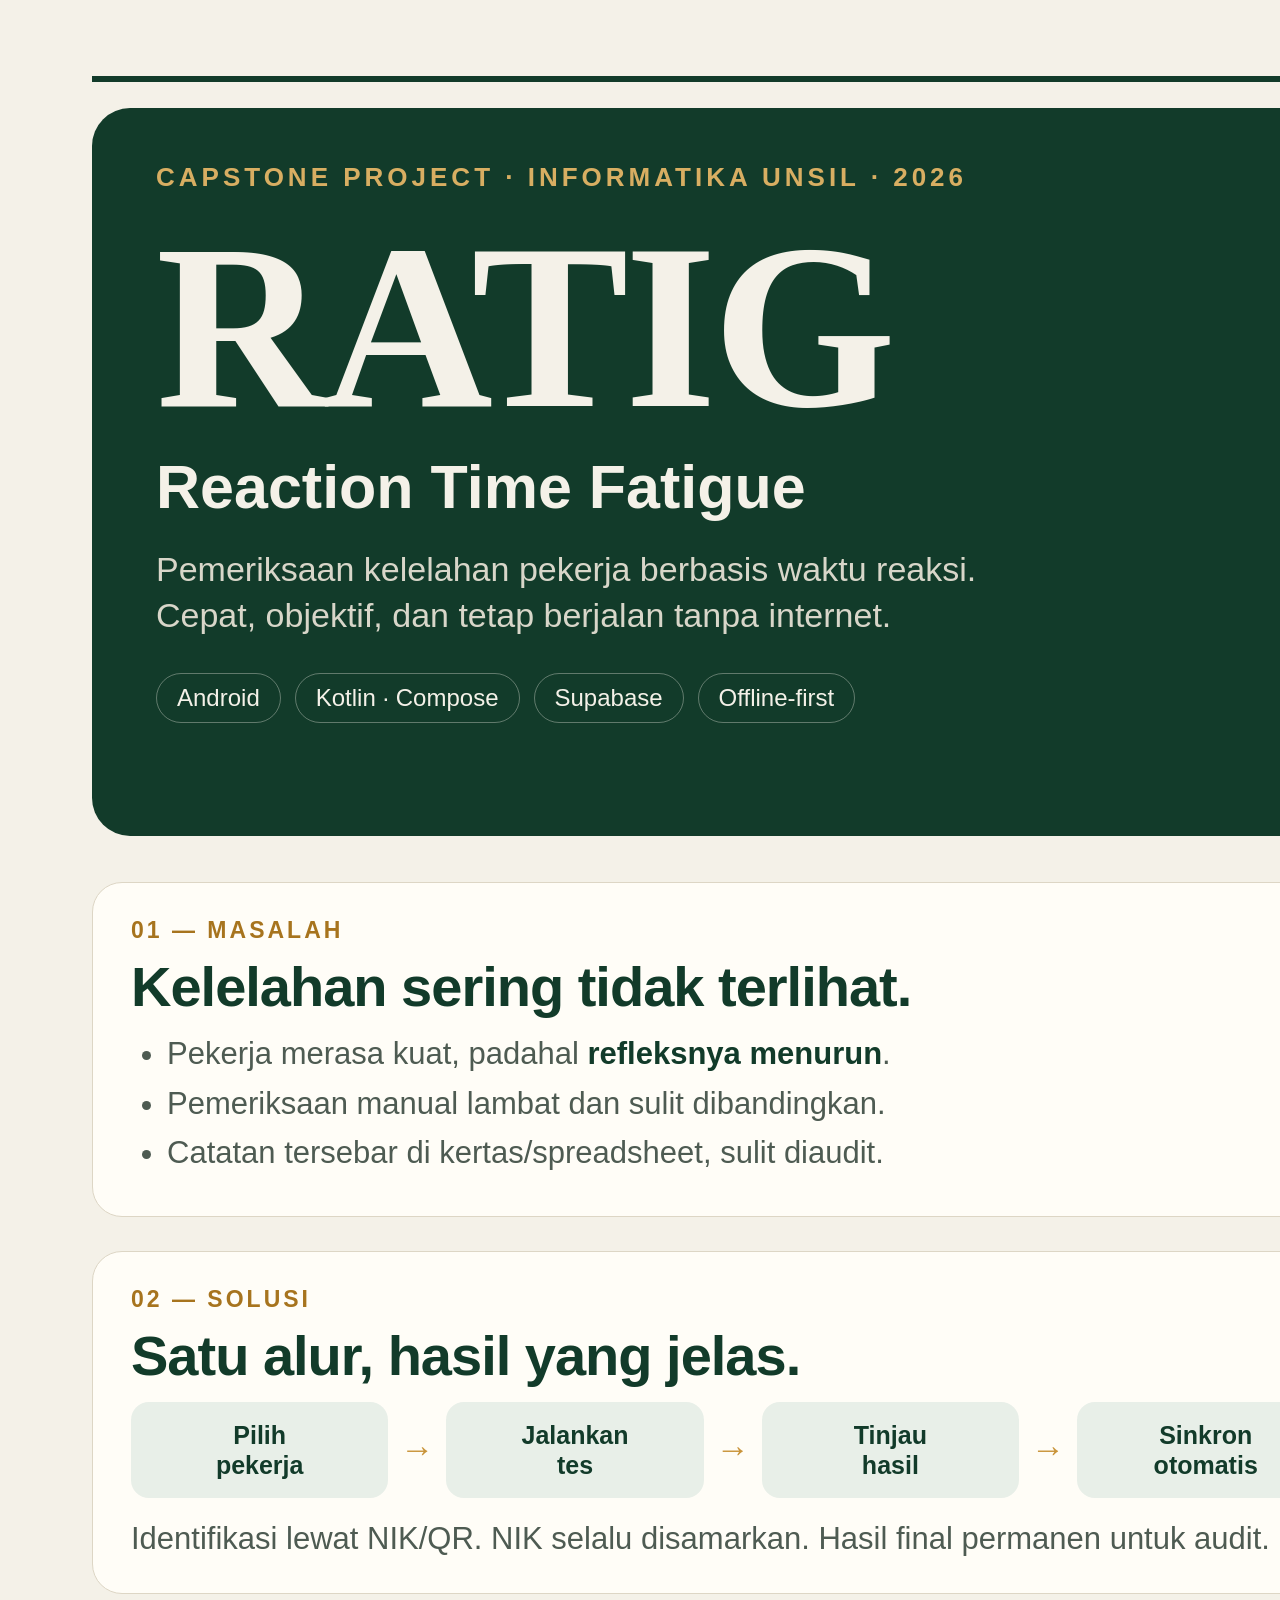
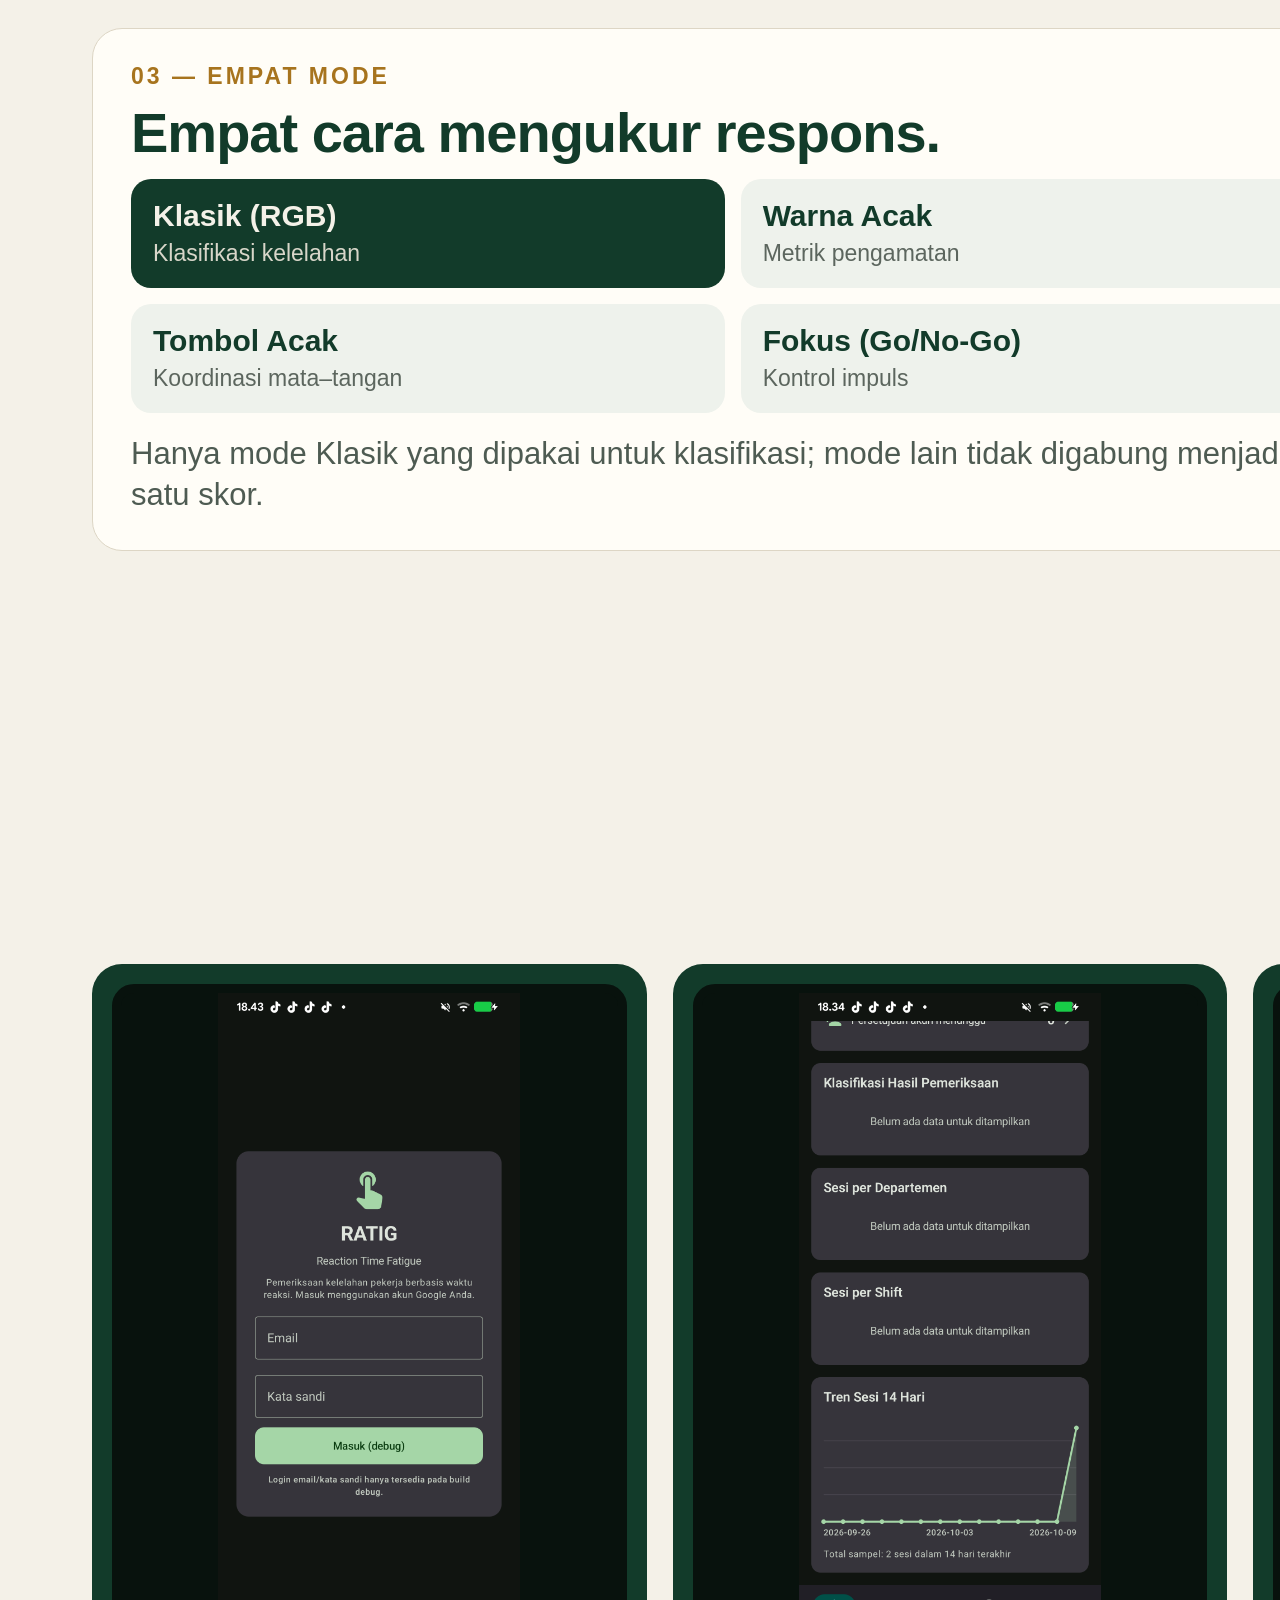
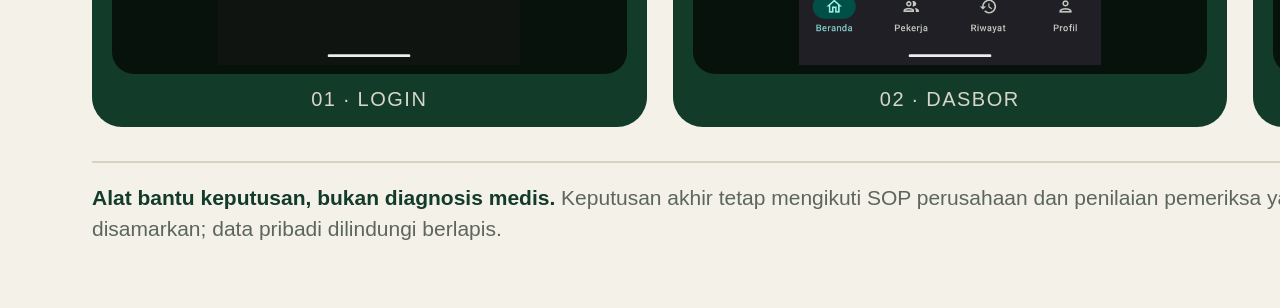
==== docs/poster/RATIG-Poster.html @ 35137313 "docs: add poster, guidebook, and narrated demo video - A2 poster (Markdown source, HTML layout, 2480" ====
<!doctype html>
<html lang="id">
<head>
<meta charset="utf-8">
<title>RATIG — Poster A2</title>
<style>
  @page { size: 420mm 594mm; margin: 0; }
  * { box-sizing: border-box; }
  html, body { margin: 0; padding: 0; background: #F4F1E8; }
  body {
    width: 2480px; height: 3508px;
    font-family: "Segoe UI", Arial, sans-serif;
    color: #123B2A;
    background:
      radial-gradient(circle at 93% 7%, #eee7d5 0 260px, transparent 261px),
      #F4F1E8;
    position: relative; overflow: hidden;
  }
  .frame { position:absolute; inset:0; padding: 76px 92px 64px; display:flex; flex-direction:column; }
  .topline { height: 6px; background:#123B2A; width:100%; margin-bottom: 26px; }
  .header {
    background:#123B2A; color:#F4F1E8; border-radius: 38px;
    padding: 54px 64px 48px; display:flex; justify-content:space-between;
    min-height: 720px; position:relative; overflow:hidden;
  }
  .header:after { content:""; position:absolute; width:600px; height:600px; border:2px solid rgba(244,241,232,.12); border-radius:50%; right:-160px; top:-230px; }
  .kicker { font-size: 26px; letter-spacing: 4px; color:#D8AE62; font-weight:700; text-transform:uppercase; }
  h1 { font-family: Georgia, "Times New Roman", serif; font-size: 236px; line-height: .83; margin: 36px 0 28px; letter-spacing:-4px; }
  .subtitle { font-size: 61px; line-height:1.12; max-width: 1300px; font-weight: 600; }
  .tagline { font-size: 34px; line-height:1.35; max-width: 1280px; color:#D8D6C9; margin-top: 26px; }
  .pills { display:flex; gap:14px; flex-wrap:wrap; margin-top:34px; }
  .pill { border:1.5px solid rgba(244,241,232,.35); border-radius:999px; padding:10px 20px; font-size:24px; color:#F4F1E8; }
  .hero-phone { width: 430px; height: 610px; border-radius: 42px; border: 15px solid #08120D; overflow:hidden; background:#08120D; box-shadow: 0 26px 50px rgba(0,0,0,.35); flex:none; margin-top:16px; }
  .hero-phone img { width:100%; height:100%; object-fit:cover; object-position: top; }

  .main { display:grid; grid-template-columns: 1.14fr .86fr; gap: 48px; margin-top: 46px; flex:1; min-height:0; }
  .col { display:flex; flex-direction:column; gap: 34px; min-height:0; }
  section { background:#fffdf7; border:1px solid #ddd6c5; border-radius: 30px; padding: 34px 38px; }
  .eyebrow { font-size: 23px; letter-spacing:3px; color:#A7741E; font-weight:800; text-transform:uppercase; margin-bottom:14px; }
  h2 { font-size: 56px; line-height:1.02; margin:0 0 18px; letter-spacing:-1px; }
  p, li { font-size: 31px; line-height:1.34; color:#4E5B52; }
  p { margin: 0; }
  ul { margin: 4px 0 0; padding-left: 36px; }
  li { margin: 8px 0; }
  strong { color:#123B2A; }

  .flow { display:flex; align-items:center; gap: 12px; margin-top: 10px; }
  .flow .step { flex:1; text-align:center; border-radius:18px; padding: 18px 10px; background:#E8EFE8; font-size: 25px; line-height:1.2; font-weight:700; color:#123B2A; }
  .flow .arrow { color:#C9943A; font-size: 34px; font-weight:800; }

  .modes { display:grid; grid-template-columns:1fr 1fr; gap:16px; }
  .mode { border-radius:20px; padding: 20px 22px; background:#EEF2EC; }
  .mode:nth-child(1) { background:#123B2A; color:#F4F1E8; }
  .mode:nth-child(1) .muted { color:#D8D6C9; }
  .mode b { display:block; font-size:30px; line-height:1.1; margin-bottom: 7px; }
  .mode .muted { font-size: 23px; color:#5C665E; line-height:1.25; }

  .stats { display:grid; grid-template-columns:1fr 1fr; gap:16px; }
  .stat { background:#123B2A; color:#F4F1E8; border-radius:22px; padding:24px; }
  .stat:nth-child(2n) { background:#C9943A; color:#123B2A; }
  .stat .num { font-family: Georgia, serif; font-size: 76px; line-height: .9; font-weight:700; }
  .stat .lbl { font-size: 23px; margin-top:10px; line-height:1.2; }

  .roles { display:flex; flex-direction:column; gap:11px; margin-top: 8px; }
  .role { display:grid; grid-template-columns: 230px 1fr; gap:16px; align-items:center; background:#F1EEE4; border-radius:16px; padding:16px 18px; }
  .role b { font-size: 25px; color:#123B2A; }
  .role span { font-size: 24px; color:#5C665E; line-height:1.25; }

  .arch { margin-top: 8px; display:flex; flex-direction:column; gap:10px; }
  .arch .box { display:flex; justify-content:space-between; background:#123B2A; color:#F4F1E8; border-radius:14px; padding:13px 18px; font-size:24px; }
  .arch .box:nth-child(2) { background:#2E6B4D; }
  .arch .box:nth-child(3) { background:#3A7C5C; }
  .arch .box:nth-child(4) { background:#C9943A; color:#123B2A; }
  .arch small { opacity:.8; }

  .devices { margin-top: 34px; display:grid; grid-template-columns: repeat(4, 1fr); gap: 26px; }
  .device { background:#123B2A; border-radius: 30px; padding: 20px 20px 16px; display:flex; flex-direction:column; align-items:center; gap:14px; }
  .device .phone { width: 100%; height: 690px; border-radius: 22px; border: 9px solid #08120D; overflow:hidden; background:#08120D; }
  .device .phone img { display:block; width:100%; height:100%; object-fit:contain; object-position: top; }
  .device .caption { color:#D8D6C9; font-size:20px; letter-spacing:1.5px; text-align:center; }

  .security p { font-size: 27px; line-height:1.4; }
  .footer { margin-top: 34px; border-top:2px solid #D9D2C1; padding-top: 20px; display:flex; justify-content:space-between; align-items:flex-end; gap:40px; }
  .footer .fine { font-size: 21px; line-height:1.45; color:#5C665E; max-width: 1430px; }
  .footer .repo { text-align:right; font-size:24px; line-height:1.3; font-weight:700; color:#123B2A; }
  .footer .repo span { display:block; font-size:17px; font-weight:400; letter-spacing:2px; color:#A7741E; margin-bottom:6px; }
</style>
</head>
<body>
<div class="frame">
  <div class="topline"></div>
  <header class="header">
    <div>
      <div class="kicker">Capstone Project · Informatika UNSIL · 2026</div>
      <h1>RATIG</h1>
      <div class="subtitle">Reaction Time Fatigue</div>
      <div class="tagline">Pemeriksaan kelelahan pekerja berbasis waktu reaksi.<br>Cepat, objektif, dan tetap berjalan tanpa internet.</div>
      <div class="pills"><div class="pill">Android</div><div class="pill">Kotlin · Compose</div><div class="pill">Supabase</div><div class="pill">Offline-first</div></div>
    </div>
    <div class="hero-phone"><img src="../proposal/ui/01_login.png" alt="Layar login RATIG"></div>
  </header>

  <div class="main">
    <div class="col">
      <section>
        <div class="eyebrow">01 — Masalah</div>
        <h2>Kelelahan sering tidak terlihat.</h2>
        <ul>
          <li>Pekerja merasa kuat, padahal <strong>refleksnya menurun</strong>.</li>
          <li>Pemeriksaan manual lambat dan sulit dibandingkan.</li>
          <li>Catatan tersebar di kertas/spreadsheet, sulit diaudit.</li>
        </ul>
      </section>

      <section>
        <div class="eyebrow">02 — Solusi</div>
        <h2>Satu alur, hasil yang jelas.</h2>
        <div class="flow">
          <div class="step">Pilih<br>pekerja</div><div class="arrow">→</div>
          <div class="step">Jalankan<br>tes</div><div class="arrow">→</div>
          <div class="step">Tinjau<br>hasil</div><div class="arrow">→</div>
          <div class="step">Sinkron<br>otomatis</div>
        </div>
        <p style="margin-top:20px">Identifikasi lewat NIK/QR. NIK selalu disamarkan. Hasil final permanen untuk audit.</p>
      </section>

      <section>
        <div class="eyebrow">03 — Empat Mode</div>
        <h2>Empat cara mengukur respons.</h2>
        <div class="modes">
          <div class="mode"><b>Klasik (RGB)</b><div class="muted">Klasifikasi kelelahan</div></div>
          <div class="mode"><b>Warna Acak</b><div class="muted">Metrik pengamatan</div></div>
          <div class="mode"><b>Tombol Acak</b><div class="muted">Koordinasi mata–tangan</div></div>
          <div class="mode"><b>Fokus (Go/No-Go)</b><div class="muted">Kontrol impuls</div></div>
        </div>
        <p style="margin-top:20px">Hanya mode Klasik yang dipakai untuk klasifikasi; mode lain tidak digabung menjadi satu skor.</p>
      </section>

    </div>

    <div class="col">
      <section>
        <div class="eyebrow">Sekilas</div>
        <div class="stats">
          <div class="stat"><div class="num">4</div><div class="lbl">mode pemeriksaan</div></div>
          <div class="stat"><div class="num">3</div><div class="lbl">peran dengan RLS</div></div>
          <div class="stat"><div class="num">138</div><div class="lbl">unit test JVM lulus</div></div>
          <div class="stat"><div class="num">0</div><div class="lbl">service key di APK</div></div>
        </div>
      </section>

      <section>
        <div class="eyebrow">04 — Peran</div>
        <h2>Batas akses yang tegas.</h2>
        <div class="roles">
          <div class="role"><b>Super Admin</b><span>protokol, aturan, data master, akun admin</span></div>
          <div class="role"><b>Admin</b><span>pekerja, pengguna biasa, jadwal, laporan</span></div>
          <div class="role"><b>Pengguna</b><span>tes dan riwayat sendiri</span></div>
        </div>
        <p style="margin-top:18px">RLS PostgreSQL menolak akses lintas peran, bahkan lewat API langsung.</p>
      </section>

      <section>
        <div class="eyebrow">05 — Arsitektur</div>
        <div class="arch">
          <div class="box"><b>ANDROID</b><small>Kotlin · Compose</small></div>
          <div class="box"><b>ROOM</b><small>cache + outbox</small></div>
          <div class="box"><b>WORKMANAGER</b><small>sync otomatis</small></div>
          <div class="box"><b>SUPABASE</b><small>Postgres · Auth · RLS</small></div>
        </div>
      </section>

      <section class="security">
        <div class="eyebrow">06 — Kepercayaan Data</div>
        <p><strong>Monotonic clock</strong> — waktu reaksi tetap akurat meski jam sistem berubah.</p>
        <p style="margin-top:12px"><strong>Immutable</strong> — hasil final tidak dapat diubah. <strong>Audit log</strong> mencatat tindakan penting.</p>
      </section>
    </div>
  </div>

  <div class="devices">
    <div class="device"><div class="phone"><img src="../proposal/ui/01_login.png" alt="Login RATIG"></div><div class="caption">01 · LOGIN</div></div>
    <div class="device"><div class="phone"><img src="../proposal/ui/03_dashboard_superadmin_bawah.png" alt="Dasbor RATIG"></div><div class="caption">02 · DASBOR</div></div>
    <div class="device"><div class="phone"><img src="../proposal/ui/08_daftar_pekerja.png" alt="Daftar pekerja RATIG"></div><div class="caption">03 · PEKERJA</div></div>
    <div class="device"><div class="phone"><img src="../proposal/ui/11_detail_sesi.png" alt="Detail sesi RATIG"></div><div class="caption">04 · HASIL</div></div>
  </div>

  <footer class="footer">
    <div class="fine"><strong>Alat bantu keputusan, bukan diagnosis medis.</strong> Keputusan akhir tetap mengikuti SOP perusahaan dan penilaian pemeriksa yang berwenang. NIK disamarkan; data pribadi dilindungi berlapis.</div>
    <div class="repo"><span>REPOSITORI</span>github.com/marsellinus/rating</div>
  </footer>
</div>
</body>
</html>
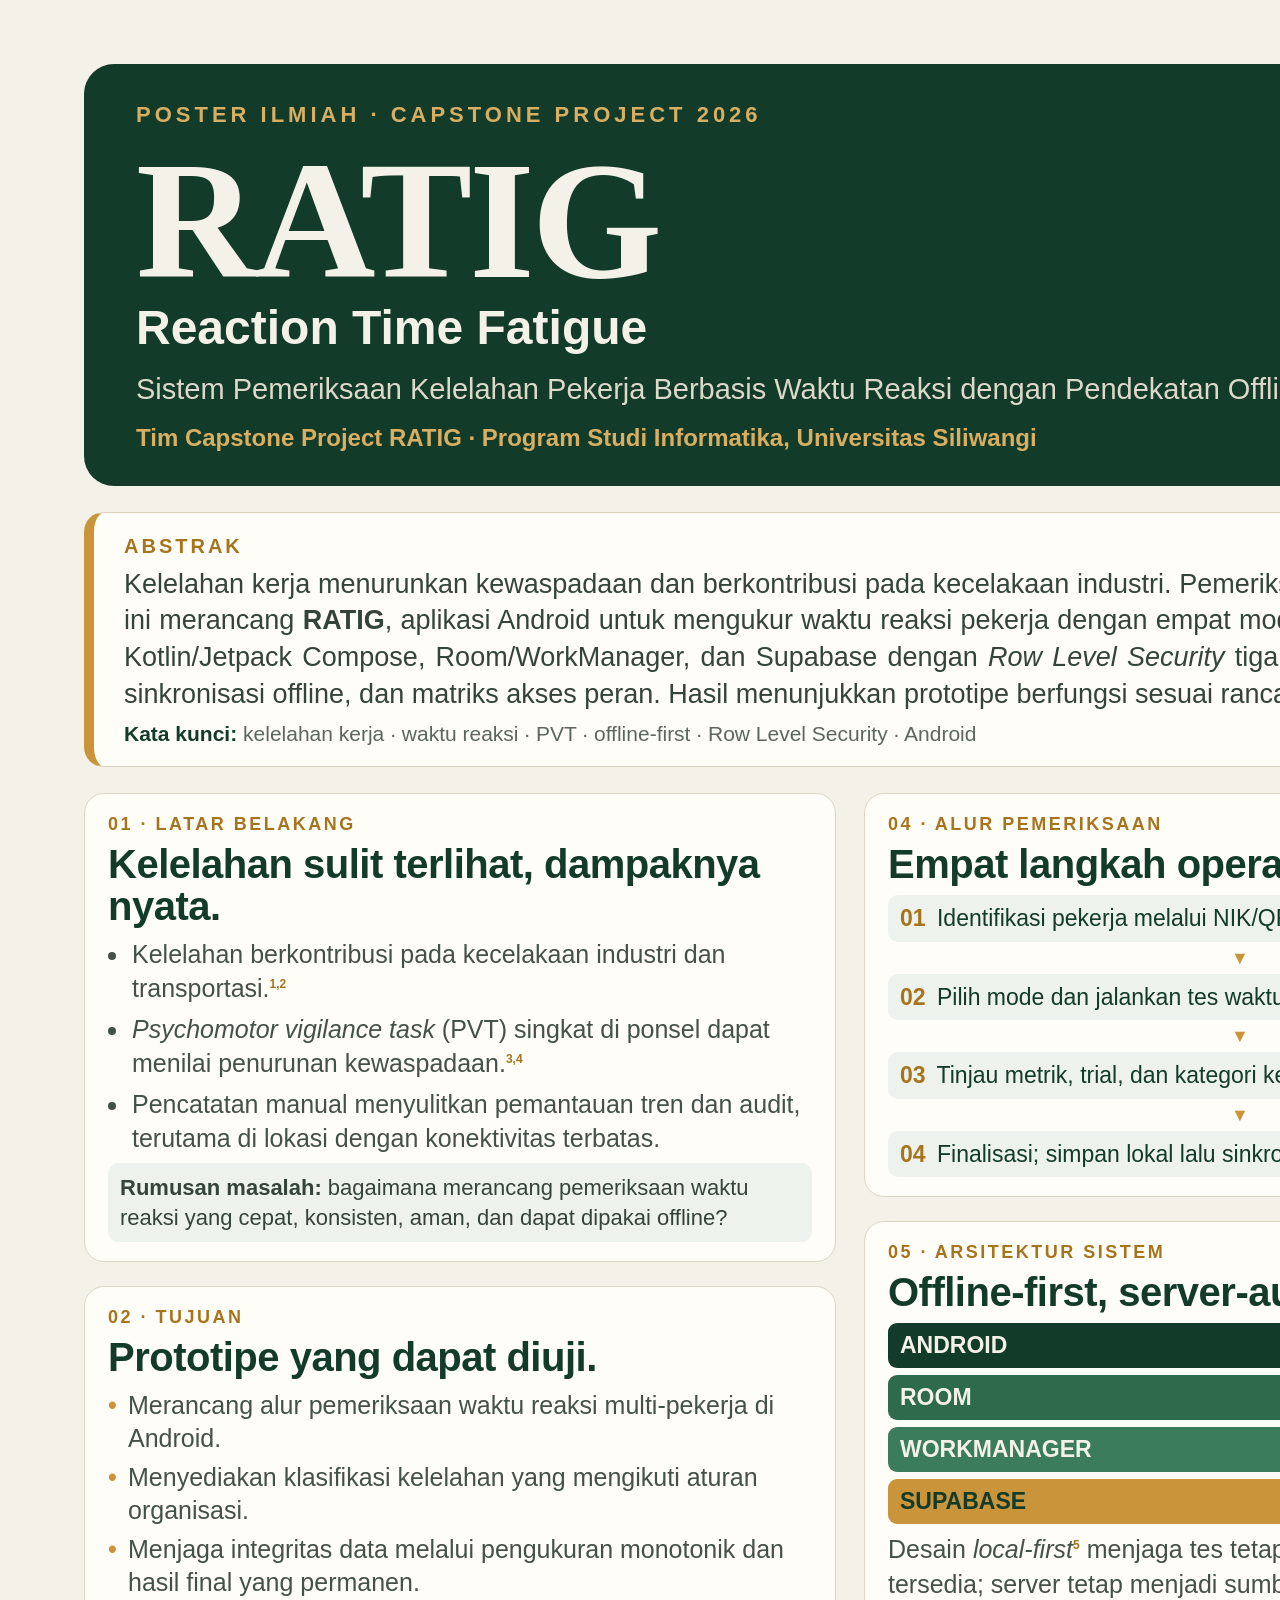
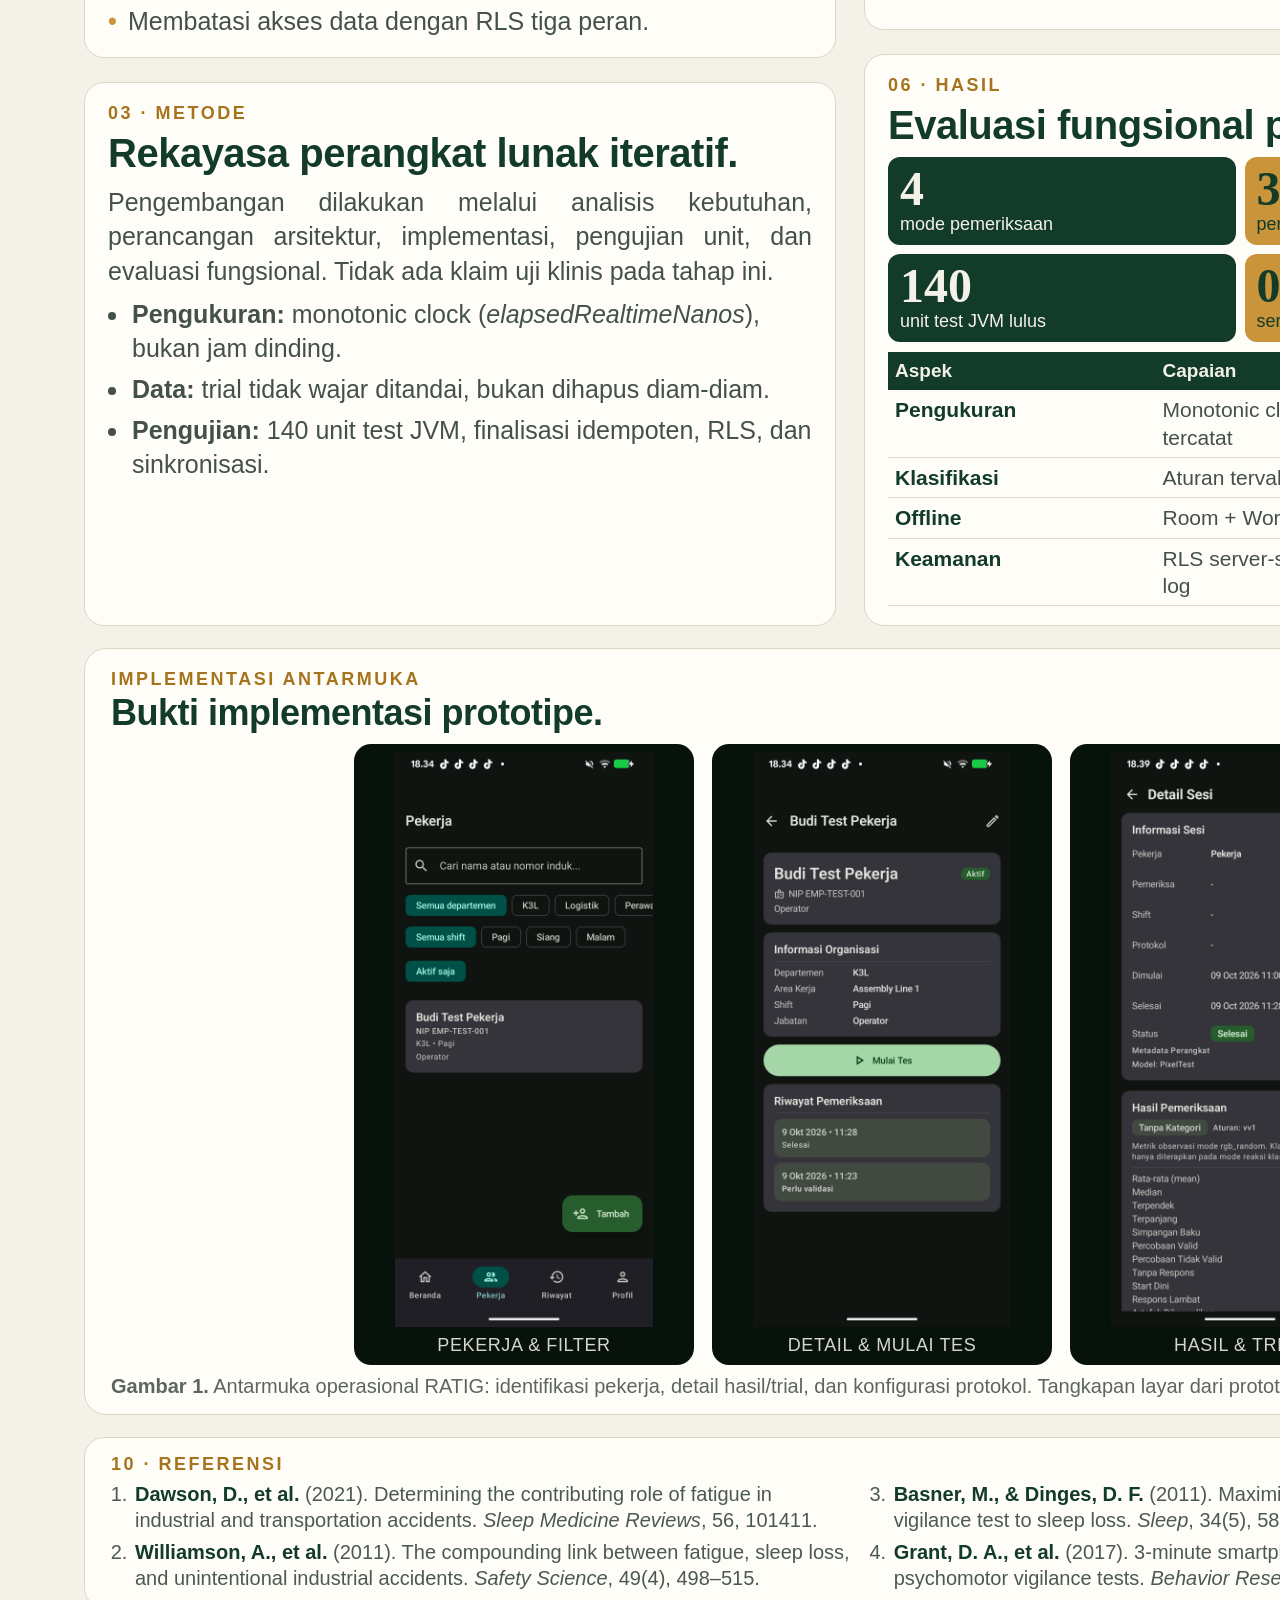
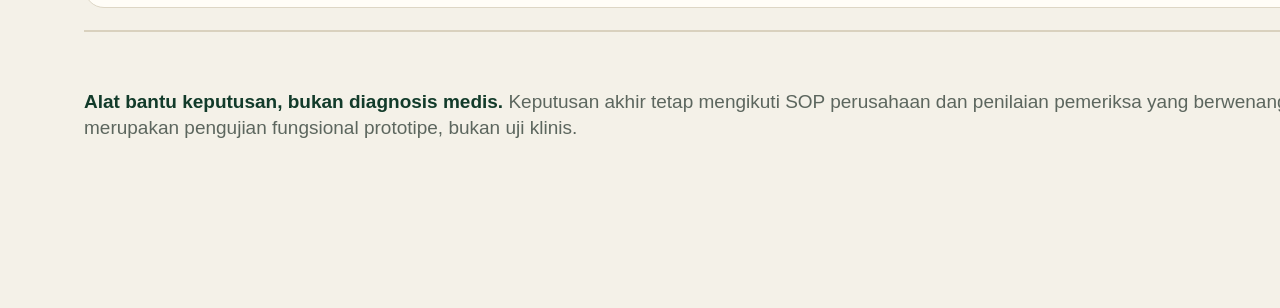
==== commit 5996107a: "feat: docs site, full books, playable usage demo, poster fixes - Add 27-page user manual and 24-page" ====
--- a/docs/poster/RATIG-Poster.html
+++ b/docs/poster/RATIG-Poster.html
@@ -2,7 +2,7 @@
 <html lang="id">
 <head>
 <meta charset="utf-8">
-<title>RATIG — Poster A2</title>
+<title>RATIG — Poster Ilmiah A2</title>
 <style>
   @page { size: 420mm 594mm; margin: 0; }
   * { box-sizing: border-box; }
@@ -12,182 +12,298 @@
     font-family: "Segoe UI", Arial, sans-serif;
     color: #123B2A;
     background:
-      radial-gradient(circle at 93% 7%, #eee7d5 0 260px, transparent 261px),
+      radial-gradient(circle at 96% 3%, #eee7d5 0 260px, transparent 261px),
       #F4F1E8;
-    position: relative; overflow: hidden;
-  }
-  .frame { position:absolute; inset:0; padding: 76px 92px 64px; display:flex; flex-direction:column; }
-  .topline { height: 6px; background:#123B2A; width:100%; margin-bottom: 26px; }
+    overflow: hidden;
+  }
+  .frame { height: 100%; padding: 64px 84px 44px; display: flex; flex-direction: column; }
+
   .header {
-    background:#123B2A; color:#F4F1E8; border-radius: 38px;
-    padding: 54px 64px 48px; display:flex; justify-content:space-between;
-    min-height: 720px; position:relative; overflow:hidden;
-  }
-  .header:after { content:""; position:absolute; width:600px; height:600px; border:2px solid rgba(244,241,232,.12); border-radius:50%; right:-160px; top:-230px; }
-  .kicker { font-size: 26px; letter-spacing: 4px; color:#D8AE62; font-weight:700; text-transform:uppercase; }
-  h1 { font-family: Georgia, "Times New Roman", serif; font-size: 236px; line-height: .83; margin: 36px 0 28px; letter-spacing:-4px; }
-  .subtitle { font-size: 61px; line-height:1.12; max-width: 1300px; font-weight: 600; }
-  .tagline { font-size: 34px; line-height:1.35; max-width: 1280px; color:#D8D6C9; margin-top: 26px; }
-  .pills { display:flex; gap:14px; flex-wrap:wrap; margin-top:34px; }
-  .pill { border:1.5px solid rgba(244,241,232,.35); border-radius:999px; padding:10px 20px; font-size:24px; color:#F4F1E8; }
-  .hero-phone { width: 430px; height: 610px; border-radius: 42px; border: 15px solid #08120D; overflow:hidden; background:#08120D; box-shadow: 0 26px 50px rgba(0,0,0,.35); flex:none; margin-top:16px; }
-  .hero-phone img { width:100%; height:100%; object-fit:cover; object-position: top; }
-
-  .main { display:grid; grid-template-columns: 1.14fr .86fr; gap: 48px; margin-top: 46px; flex:1; min-height:0; }
-  .col { display:flex; flex-direction:column; gap: 34px; min-height:0; }
-  section { background:#fffdf7; border:1px solid #ddd6c5; border-radius: 30px; padding: 34px 38px; }
-  .eyebrow { font-size: 23px; letter-spacing:3px; color:#A7741E; font-weight:800; text-transform:uppercase; margin-bottom:14px; }
-  h2 { font-size: 56px; line-height:1.02; margin:0 0 18px; letter-spacing:-1px; }
-  p, li { font-size: 31px; line-height:1.34; color:#4E5B52; }
-  p { margin: 0; }
-  ul { margin: 4px 0 0; padding-left: 36px; }
-  li { margin: 8px 0; }
-  strong { color:#123B2A; }
-
-  .flow { display:flex; align-items:center; gap: 12px; margin-top: 10px; }
-  .flow .step { flex:1; text-align:center; border-radius:18px; padding: 18px 10px; background:#E8EFE8; font-size: 25px; line-height:1.2; font-weight:700; color:#123B2A; }
-  .flow .arrow { color:#C9943A; font-size: 34px; font-weight:800; }
-
-  .modes { display:grid; grid-template-columns:1fr 1fr; gap:16px; }
-  .mode { border-radius:20px; padding: 20px 22px; background:#EEF2EC; }
-  .mode:nth-child(1) { background:#123B2A; color:#F4F1E8; }
-  .mode:nth-child(1) .muted { color:#D8D6C9; }
-  .mode b { display:block; font-size:30px; line-height:1.1; margin-bottom: 7px; }
-  .mode .muted { font-size: 23px; color:#5C665E; line-height:1.25; }
-
-  .stats { display:grid; grid-template-columns:1fr 1fr; gap:16px; }
-  .stat { background:#123B2A; color:#F4F1E8; border-radius:22px; padding:24px; }
-  .stat:nth-child(2n) { background:#C9943A; color:#123B2A; }
-  .stat .num { font-family: Georgia, serif; font-size: 76px; line-height: .9; font-weight:700; }
-  .stat .lbl { font-size: 23px; margin-top:10px; line-height:1.2; }
-
-  .roles { display:flex; flex-direction:column; gap:11px; margin-top: 8px; }
-  .role { display:grid; grid-template-columns: 230px 1fr; gap:16px; align-items:center; background:#F1EEE4; border-radius:16px; padding:16px 18px; }
-  .role b { font-size: 25px; color:#123B2A; }
-  .role span { font-size: 24px; color:#5C665E; line-height:1.25; }
-
-  .arch { margin-top: 8px; display:flex; flex-direction:column; gap:10px; }
-  .arch .box { display:flex; justify-content:space-between; background:#123B2A; color:#F4F1E8; border-radius:14px; padding:13px 18px; font-size:24px; }
-  .arch .box:nth-child(2) { background:#2E6B4D; }
-  .arch .box:nth-child(3) { background:#3A7C5C; }
-  .arch .box:nth-child(4) { background:#C9943A; color:#123B2A; }
-  .arch small { opacity:.8; }
-
-  .devices { margin-top: 34px; display:grid; grid-template-columns: repeat(4, 1fr); gap: 26px; }
-  .device { background:#123B2A; border-radius: 30px; padding: 20px 20px 16px; display:flex; flex-direction:column; align-items:center; gap:14px; }
-  .device .phone { width: 100%; height: 690px; border-radius: 22px; border: 9px solid #08120D; overflow:hidden; background:#08120D; }
-  .device .phone img { display:block; width:100%; height:100%; object-fit:contain; object-position: top; }
-  .device .caption { color:#D8D6C9; font-size:20px; letter-spacing:1.5px; text-align:center; }
-
-  .security p { font-size: 27px; line-height:1.4; }
-  .footer { margin-top: 34px; border-top:2px solid #D9D2C1; padding-top: 20px; display:flex; justify-content:space-between; align-items:flex-end; gap:40px; }
-  .footer .fine { font-size: 21px; line-height:1.45; color:#5C665E; max-width: 1430px; }
-  .footer .repo { text-align:right; font-size:24px; line-height:1.3; font-weight:700; color:#123B2A; }
-  .footer .repo span { display:block; font-size:17px; font-weight:400; letter-spacing:2px; color:#A7741E; margin-bottom:6px; }
+    background: #123B2A; color: #F4F1E8; border-radius: 30px;
+    padding: 38px 52px 34px; display: flex; justify-content: space-between; gap: 44px;
+    position: relative; overflow: hidden; flex: none;
+  }
+  .header:after {
+    content: ""; position: absolute; width: 620px; height: 620px;
+    border: 2px solid rgba(244,241,232,.12); border-radius: 50%;
+    right: -180px; top: -250px;
+  }
+  .kicker { font-size: 22px; letter-spacing: 4px; color: #D8AE62; font-weight: 800; }
+  h1 {
+    font-family: Georgia, "Times New Roman", serif; font-size: 168px;
+    line-height: .84; margin: 22px 0 12px; letter-spacing: -3px;
+  }
+  .subtitle { font-size: 48px; font-weight: 650; line-height: 1.05; }
+  .long-title { font-size: 29px; line-height: 1.32; color: #DDD9CA; max-width: 1600px; margin-top: 16px; }
+  .authors { font-size: 24px; color: #D8AE62; margin-top: 16px; font-weight: 600; }
+  .brandbox { width: 360px; flex: none; display: flex; flex-direction: column; justify-content: space-between; align-items: flex-end; }
+  .monogram {
+    width: 138px; height: 138px; border-radius: 28px; background: #F4F1E8;
+    color: #123B2A; display: flex; align-items: center; justify-content: center;
+    font-family: Georgia, serif; font-size: 92px; font-weight: 800;
+  }
+  .brandbox .meta { text-align: right; font-size: 19px; line-height: 1.45; color: #D8D6C9; }
+  .brandbox .meta b { color: #F4F1E8; }
+
+  .abstract {
+    background: #FFFDF7; border: 1px solid #D9D1BE; border-left: 10px solid #C9943A;
+    border-radius: 20px; padding: 22px 30px 20px; margin-top: 26px; flex: none;
+  }
+  .abstract .label { font-size: 20px; letter-spacing: 3px; font-weight: 800; color: #A7741E; }
+  .abstract p { font-size: 27px; line-height: 1.36; color: #34443A; margin: 8px 0 0; text-align: justify; }
+  .abstract .keywords { font-size: 21px; color: #5C665E; margin-top: 9px; }
+  .abstract .keywords b { color: #123B2A; }
+
+  .main {
+    flex: none;
+    display: grid; grid-template-columns: repeat(3, 1fr); gap: 28px;
+    margin-top: 26px;
+  }
+  .col { display: flex; flex-direction: column; justify-content: flex-start; gap: 24px; min-height: 0; }
+  section {
+    background: #FFFDF7; border: 1px solid #DDD6C5; border-radius: 20px;
+    padding: 20px 23px 19px;
+  }
+  .num { font-size: 18px; letter-spacing: 2.5px; color: #A7741E; font-weight: 800; text-transform: uppercase; }
+  h2 { font-size: 40px; line-height: 1.06; margin: 8px 0 10px; letter-spacing: -.5px; }
+  p { font-size: 25px; line-height: 1.38; color: #445149; margin: 0 0 9px; text-align: justify; }
+  ul, ol { margin: 0 0 2px 22px; padding: 0; }
+  li { font-size: 25px; line-height: 1.36; color: #445149; margin: 0 0 7px; padding-left: 2px; }
+  sup { font-size: 12px; color: #A7741E; font-weight: 700; }
+  strong { color: #123B2A; }
+
+  .targets { display: flex; flex-direction: column; gap: 5px; }
+  .targets div { font-size: 25px; line-height: 1.34; color: #445149; padding-left: 20px; position: relative; }
+  .targets div:before { content: "•"; color: #C9943A; position: absolute; left: 0; font-weight: 800; }
+
+  .flow { display: flex; flex-direction: column; gap: 7px; margin-top: 7px; }
+  .flow .step { background: #EEF2EC; border-radius: 10px; padding: 9px 12px; font-size: 23px; line-height: 1.24; color: #123B2A; }
+  .flow .step b { color: #A7741E; margin-right: 5px; }
+  .flow .arrow { color: #C9943A; font-size: 18px; line-height: 1; text-align: center; }
+
+  .arch { display: flex; flex-direction: column; gap: 7px; margin-top: 3px; }
+  .arch .box { display: flex; justify-content: space-between; gap: 10px; border-radius: 9px; padding: 9px 12px; font-size: 23px; background: #123B2A; color: #F4F1E8; }
+  .arch .box:nth-child(2) { background: #2E6B4D; }
+  .arch .box:nth-child(3) { background: #3A7C5C; }
+  .arch .box:nth-child(4) { background: #C9943A; color: #123B2A; }
+  .arch small { font-size: 18px; opacity: .85; }
+
+  .stats { display: grid; grid-template-columns: 1fr 1fr; gap: 9px; margin: 7px 0 10px; }
+  .stat { border-radius: 12px; padding: 10px 12px; background: #123B2A; color: #F4F1E8; }
+  .stat:nth-child(2n) { background: #C9943A; color: #123B2A; }
+  .stat .n { font-family: Georgia, serif; font-size: 48px; line-height: .9; font-weight: 700; }
+  .stat .l { font-size: 18px; line-height: 1.15; margin-top: 4px; }
+
+  table { width: 100%; border-collapse: collapse; font-size: 21px; line-height: 1.3; }
+  th { text-align: left; background: #123B2A; color: #F4F1E8; padding: 7px 7px; font-size: 19px; }
+  td { border-bottom: 1px solid #E1DAC9; padding: 6px 7px; color: #445149; vertical-align: top; }
+  td:first-child { color: #123B2A; font-weight: 700; width: 38%; }
+
+  .gallery {
+    margin-top: 26px; background: #FFFDF7; border: 1px solid #DDD6C5;
+    border-radius: 22px; padding: 20px 26px 14px;
+  }
+  .gallery h2 { font-size: 36px; margin: 4px 0 12px; }
+  .gallery .row { display: flex; gap: 18px; justify-content: center; align-items: flex-start; }
+  .shot { width: 340px; background: #08120D; border-radius: 17px; overflow: hidden; padding: 8px 8px 0; }
+  .shot img { display: block; width: 100%; height: 575px; object-fit: contain; object-position: top; }
+  .shot .cap { color: #D8D6C9; font-size: 18px; letter-spacing: .6px; text-align: center; padding: 8px 0 9px; }
+  .figcap { font-size: 20px; line-height: 1.35; color: #5C665E; margin-top: 8px; }
+
+  .refs { margin: 0; padding-left: 20px; }
+  .refs li { font-size: 20px; line-height: 1.3; margin-bottom: 6px; color: #4B5A50; }
+  .refs li b { color: #123B2A; }
+
+  .callout { background: #EEF2EC; border-radius: 11px; padding: 10px 12px; font-size: 22px; line-height: 1.34; color: #34443A; margin-top: 8px; }
+
+  .footer {
+    flex: none; margin-top: 22px; border-top: 2px solid #D9D1BE; padding-top: 13px;
+    display: flex; justify-content: space-between; align-items: flex-end; gap: 30px;
+  }
+  .footer .fine { font-size: 19px; line-height: 1.38; color: #5C665E; max-width: 1770px; }
+  .footer .fine b { color: #123B2A; }
+  .repo { display: flex; align-items: center; gap: 12px; text-align: right; }
+  .repo img { width: 96px; height: 96px; border-radius: 4px; image-rendering: pixelated; background:#fff; }
+  .repo .txt { font-size: 18px; line-height: 1.25; font-weight: 700; color: #123B2A; }
+  .repo .txt span { display: block; font-size: 13px; letter-spacing: 2px; color: #A7741E; font-weight: 700; margin-bottom: 3px; }
+
+  /* --- perbaikan --- */
+  .col section:last-child { flex: 1; }
+  .gallery { margin-top: 22px; }
+  .refsbox { margin-top: 22px; background: #FFFDF7; border: 1px solid #DDD6C5; border-radius: 20px; padding: 16px 26px 10px; flex: none; }
+  .refsbox .refs { columns: 3; column-gap: 40px; margin: 6px 0 0; padding-left: 22px; }
+  .refsbox .refs li { break-inside: avoid; }
 </style>
 </head>
 <body>
 <div class="frame">
-  <div class="topline"></div>
   <header class="header">
     <div>
-      <div class="kicker">Capstone Project · Informatika UNSIL · 2026</div>
+      <div class="kicker">POSTER ILMIAH · CAPSTONE PROJECT 2026</div>
       <h1>RATIG</h1>
       <div class="subtitle">Reaction Time Fatigue</div>
-      <div class="tagline">Pemeriksaan kelelahan pekerja berbasis waktu reaksi.<br>Cepat, objektif, dan tetap berjalan tanpa internet.</div>
-      <div class="pills"><div class="pill">Android</div><div class="pill">Kotlin · Compose</div><div class="pill">Supabase</div><div class="pill">Offline-first</div></div>
-    </div>
-    <div class="hero-phone"><img src="../proposal/ui/01_login.png" alt="Layar login RATIG"></div>
+      <div class="long-title">Sistem Pemeriksaan Kelelahan Pekerja Berbasis Waktu Reaksi dengan Pendekatan Offline-First</div>
+      <div class="authors">Tim Capstone Project RATIG · Program Studi Informatika, Universitas Siliwangi</div>
+    </div>
+    <div class="brandbox">
+      <div class="monogram">R</div>
+      <div class="meta"><b>Android · Kotlin · Compose</b><br>Room · WorkManager<br>Supabase · PostgreSQL · RLS<br><br><b>Prototipe fungsional</b><br>bukan diagnosis medis</div>
+    </div>
   </header>
+
+  <div class="abstract">
+    <div class="label">ABSTRAK</div>
+    <p>Kelelahan kerja menurunkan kewaspadaan dan berkontribusi pada kecelakaan industri. Pemeriksaan manual sering subjektif, memakan waktu, dan sulit diaudit. Penelitian pengembangan ini merancang <b>RATIG</b>, aplikasi Android untuk mengukur waktu reaksi pekerja dengan empat mode tes, klasifikasi berbasis aturan, dan operasi <i>offline-first</i>. Sistem dibangun menggunakan Kotlin/Jetpack Compose, Room/WorkManager, dan Supabase dengan <i>Row Level Security</i> tiga peran. Evaluasi fungsional mencakup 140 unit test JVM, pengujian finalisasi idempoten, sinkronisasi offline, dan matriks akses peran. Hasil menunjukkan prototipe berfungsi sesuai rancangan; validasi klinis dan studi lapangan masih diperlukan sebelum klaim efektivitas.</p>
+    <div class="keywords"><b>Kata kunci:</b> kelelahan kerja · waktu reaksi · PVT · offline-first · Row Level Security · Android</div>
+  </div>
 
   <div class="main">
     <div class="col">
       <section>
-        <div class="eyebrow">01 — Masalah</div>
-        <h2>Kelelahan sering tidak terlihat.</h2>
+        <div class="num">01 · Latar Belakang</div>
+        <h2>Kelelahan sulit terlihat, dampaknya nyata.</h2>
         <ul>
-          <li>Pekerja merasa kuat, padahal <strong>refleksnya menurun</strong>.</li>
-          <li>Pemeriksaan manual lambat dan sulit dibandingkan.</li>
-          <li>Catatan tersebar di kertas/spreadsheet, sulit diaudit.</li>
+          <li>Kelelahan berkontribusi pada kecelakaan industri dan transportasi.<sup>1,2</sup></li>
+          <li><i>Psychomotor vigilance task</i> (PVT) singkat di ponsel dapat menilai penurunan kewaspadaan.<sup>3,4</sup></li>
+          <li>Pencatatan manual menyulitkan pemantauan tren dan audit, terutama di lokasi dengan konektivitas terbatas.</li>
         </ul>
-      </section>
-
-      <section>
-        <div class="eyebrow">02 — Solusi</div>
-        <h2>Satu alur, hasil yang jelas.</h2>
+        <div class="callout"><b>Rumusan masalah:</b> bagaimana merancang pemeriksaan waktu reaksi yang cepat, konsisten, aman, dan dapat dipakai offline?</div>
+      </section>
+
+      <section>
+        <div class="num">02 · Tujuan</div>
+        <h2>Prototipe yang dapat diuji.</h2>
+        <div class="targets">
+          <div>Merancang alur pemeriksaan waktu reaksi multi-pekerja di Android.</div>
+          <div>Menyediakan klasifikasi kelelahan yang mengikuti aturan organisasi.</div>
+          <div>Menjaga integritas data melalui pengukuran monotonik dan hasil final yang permanen.</div>
+          <div>Membatasi akses data dengan RLS tiga peran.</div>
+        </div>
+      </section>
+
+      <section>
+        <div class="num">03 · Metode</div>
+        <h2>Rekayasa perangkat lunak iteratif.</h2>
+        <p>Pengembangan dilakukan melalui analisis kebutuhan, perancangan arsitektur, implementasi, pengujian unit, dan evaluasi fungsional. Tidak ada klaim uji klinis pada tahap ini.</p>
+        <ul>
+          <li><b>Pengukuran:</b> monotonic clock (<i>elapsedRealtimeNanos</i>), bukan jam dinding.</li>
+          <li><b>Data:</b> trial tidak wajar ditandai, bukan dihapus diam-diam.</li>
+          <li><b>Pengujian:</b> 140 unit test JVM, finalisasi idempoten, RLS, dan sinkronisasi.</li>
+        </ul>
+      </section>
+
+    </div>
+
+    <div class="col">
+      <section>
+        <div class="num">04 · Alur Pemeriksaan</div>
+        <h2>Empat langkah operasional.</h2>
         <div class="flow">
-          <div class="step">Pilih<br>pekerja</div><div class="arrow">→</div>
-          <div class="step">Jalankan<br>tes</div><div class="arrow">→</div>
-          <div class="step">Tinjau<br>hasil</div><div class="arrow">→</div>
-          <div class="step">Sinkron<br>otomatis</div>
+          <div class="step"><b>01</b> Identifikasi pekerja melalui NIK/QR (NIK disamarkan).</div>
+          <div class="arrow">▼</div>
+          <div class="step"><b>02</b> Pilih mode dan jalankan tes waktu reaksi.</div>
+          <div class="arrow">▼</div>
+          <div class="step"><b>03</b> Tinjau metrik, trial, dan kategori kelelahan.</div>
+          <div class="arrow">▼</div>
+          <div class="step"><b>04</b> Finalisasi; simpan lokal lalu sinkronkan otomatis.</div>
         </div>
-        <p style="margin-top:20px">Identifikasi lewat NIK/QR. NIK selalu disamarkan. Hasil final permanen untuk audit.</p>
-      </section>
-
-      <section>
-        <div class="eyebrow">03 — Empat Mode</div>
-        <h2>Empat cara mengukur respons.</h2>
-        <div class="modes">
-          <div class="mode"><b>Klasik (RGB)</b><div class="muted">Klasifikasi kelelahan</div></div>
-          <div class="mode"><b>Warna Acak</b><div class="muted">Metrik pengamatan</div></div>
-          <div class="mode"><b>Tombol Acak</b><div class="muted">Koordinasi mata–tangan</div></div>
-          <div class="mode"><b>Fokus (Go/No-Go)</b><div class="muted">Kontrol impuls</div></div>
-        </div>
-        <p style="margin-top:20px">Hanya mode Klasik yang dipakai untuk klasifikasi; mode lain tidak digabung menjadi satu skor.</p>
-      </section>
-
-    </div>
-
-    <div class="col">
-      <section>
-        <div class="eyebrow">Sekilas</div>
-        <div class="stats">
-          <div class="stat"><div class="num">4</div><div class="lbl">mode pemeriksaan</div></div>
-          <div class="stat"><div class="num">3</div><div class="lbl">peran dengan RLS</div></div>
-          <div class="stat"><div class="num">138</div><div class="lbl">unit test JVM lulus</div></div>
-          <div class="stat"><div class="num">0</div><div class="lbl">service key di APK</div></div>
-        </div>
-      </section>
-
-      <section>
-        <div class="eyebrow">04 — Peran</div>
-        <h2>Batas akses yang tegas.</h2>
-        <div class="roles">
-          <div class="role"><b>Super Admin</b><span>protokol, aturan, data master, akun admin</span></div>
-          <div class="role"><b>Admin</b><span>pekerja, pengguna biasa, jadwal, laporan</span></div>
-          <div class="role"><b>Pengguna</b><span>tes dan riwayat sendiri</span></div>
-        </div>
-        <p style="margin-top:18px">RLS PostgreSQL menolak akses lintas peran, bahkan lewat API langsung.</p>
-      </section>
-
-      <section>
-        <div class="eyebrow">05 — Arsitektur</div>
+      </section>
+
+      <section>
+        <div class="num">05 · Arsitektur Sistem</div>
+        <h2>Offline-first, server-authoritative.</h2>
         <div class="arch">
           <div class="box"><b>ANDROID</b><small>Kotlin · Compose</small></div>
           <div class="box"><b>ROOM</b><small>cache + outbox</small></div>
-          <div class="box"><b>WORKMANAGER</b><small>sync otomatis</small></div>
+          <div class="box"><b>WORKMANAGER</b><small>sinkronisasi bertahap</small></div>
           <div class="box"><b>SUPABASE</b><small>Postgres · Auth · RLS</small></div>
         </div>
-      </section>
-
-      <section class="security">
-        <div class="eyebrow">06 — Kepercayaan Data</div>
-        <p><strong>Monotonic clock</strong> — waktu reaksi tetap akurat meski jam sistem berubah.</p>
-        <p style="margin-top:12px"><strong>Immutable</strong> — hasil final tidak dapat diubah. <strong>Audit log</strong> mencatat tindakan penting.</p>
-      </section>
+        <p style="margin-top:8px">Desain <i>local-first</i><sup>5</sup> menjaga tes tetap berjalan saat jaringan tidak tersedia; server tetap menjadi sumber kebenaran.</p>
+      </section>
+
+      <section>
+        <div class="num">06 · Hasil</div>
+        <h2>Evaluasi fungsional prototipe.</h2>
+        <div class="stats">
+          <div class="stat"><div class="n">4</div><div class="l">mode pemeriksaan</div></div>
+          <div class="stat"><div class="n">3</div><div class="l">peran dengan RLS</div></div>
+          <div class="stat"><div class="n">140</div><div class="l">unit test JVM lulus</div></div>
+          <div class="stat"><div class="n">0</div><div class="l">service key di APK</div></div>
+        </div>
+        <table>
+          <tr><th>Aspek</th><th>Capaian</th></tr>
+          <tr><td>Pengukuran</td><td>Monotonic clock; trial tidak wajar tetap tercatat</td></tr>
+          <tr><td>Klasifikasi</td><td>Aturan tervalidasi; “Perlu validasi” bila belum</td></tr>
+          <tr><td>Offline</td><td>Room + WorkManager; finalisasi idempoten</td></tr>
+          <tr><td>Keamanan</td><td>RLS server-side; hasil final immutable; audit log</td></tr>
+        </table>
+      </section>
+
+    </div>
+
+    <div class="col">
+      <section>
+        <div class="num">07 · Pembahasan</div>
+        <h2>Keputusan desain yang menjaga data.</h2>
+        <ul>
+          <li><b>Waktu monotonik</b> mengurangi galat akibat perubahan jam sistem.</li>
+          <li><b>RLS di server</b> mencegah UI menjadi satu-satunya kontrol akses; Admin tidak dapat mengubah konfigurasi atau mengangkat admin.</li>
+          <li><b>Hasil final immutable</b> dan audit log menjaga ketertelusuran.</li>
+          <li><b>Offline-first</b> memperluas konteks penggunaan, dengan sinkronisasi idempoten saat online.</li>
+        </ul>
+      </section>
+
+      <section>
+        <div class="num">08 · Keterbatasan</div>
+        <h2>Batasan yang harus dibaca.</h2>
+        <ul>
+          <li>Belum ada validasi klinis atau uji lapangan berskala besar.</li>
+          <li>Ambang klasifikasi bergantung pada SOP dan validasi organisasi.</li>
+          <li>Skrining kesehatan paramedis masih disimpan lokal pada perangkat.</li>
+          <li>Perubahan protokol aktif disimpan pada versi yang sama; tata kelola versi perlu diperkuat.</li>
+        </ul>
+      </section>
+
+      <section>
+        <div class="num">09 · Kesimpulan</div>
+        <h2>Layak diuji, belum untuk klaim medis.</h2>
+        <p>RATIG menunjukkan bahwa pemeriksaan waktu reaksi multi-pekerja dapat dirancang sebagai aplikasi Android yang offline-first, terlacak, dan berlapis keamanan. Prototipe ini layak dilanjutkan ke evaluasi kegunaan dan validasi lapangan, tetapi belum dapat menggantikan diagnosis atau keputusan akhir kelayakan kerja.</p>
+      </section>
+
     </div>
   </div>
 
-  <div class="devices">
-    <div class="device"><div class="phone"><img src="../proposal/ui/01_login.png" alt="Login RATIG"></div><div class="caption">01 · LOGIN</div></div>
-    <div class="device"><div class="phone"><img src="../proposal/ui/03_dashboard_superadmin_bawah.png" alt="Dasbor RATIG"></div><div class="caption">02 · DASBOR</div></div>
-    <div class="device"><div class="phone"><img src="../proposal/ui/08_daftar_pekerja.png" alt="Daftar pekerja RATIG"></div><div class="caption">03 · PEKERJA</div></div>
-    <div class="device"><div class="phone"><img src="../proposal/ui/11_detail_sesi.png" alt="Detail sesi RATIG"></div><div class="caption">04 · HASIL</div></div>
+  <div class="gallery">
+    <div class="num">Implementasi Antarmuka</div>
+    <h2>Bukti implementasi prototipe.</h2>
+    <div class="row">
+      <div class="shot"><img src="../proposal/ui/08_daftar_pekerja.png" onerror="this.style.visibility=\'hidden\'" alt="Daftar pekerja"><div class="cap">PEKERJA &amp; FILTER</div></div>
+      <div class="shot"><img src="../proposal/ui/09_detail_pekerja.png" onerror="this.style.visibility=\'hidden\'" alt="Detail pekerja"><div class="cap">DETAIL &amp; MULAI TES</div></div>
+      <div class="shot"><img src="../proposal/ui/11_detail_sesi.png" onerror="this.style.visibility=\'hidden\'" alt="Detail sesi"><div class="cap">HASIL &amp; TRIAL</div></div>
+      <div class="shot"><img src="../proposal/ui/17_protokol.png" onerror="this.style.visibility=\'hidden\'" alt="Protokol uji"><div class="cap">PROTOKOL &amp; VERSI</div></div>
+      <div class="shot"><img src="../proposal/ui/16_audit_log.png" onerror="this.style.visibility=\'hidden\'" alt="Audit log"><div class="cap">AUDIT LOG</div></div>
+    </div>
+    <div class="figcap"><b>Gambar 1.</b> Antarmuka operasional RATIG: identifikasi pekerja, detail hasil/trial, dan konfigurasi protokol. Tangkapan layar dari prototipe.</div>
   </div>
 
+  <div class="refsbox">
+    <div class="num">10 · Referensi</div>
+    <ol class="refs">
+          <li><b>Dawson, D., et al.</b> (2021). Determining the contributing role of fatigue in industrial and transportation accidents. <i>Sleep Medicine Reviews</i>, 56, 101411.</li>
+          <li><b>Williamson, A., et al.</b> (2011). The compounding link between fatigue, sleep loss, and unintentional industrial accidents. <i>Safety Science</i>, 49(4), 498–515.</li>
+          <li><b>Basner, M., &amp; Dinges, D. F.</b> (2011). Maximizing sensitivity of the psychomotor vigilance test to sleep loss. <i>Sleep</i>, 34(5), 581–591.</li>
+          <li><b>Grant, D. A., et al.</b> (2017). 3-minute smartphone-based and tablet-based psychomotor vigilance tests. <i>Behavior Research Methods</i>, 49(3), 1020–1029.</li>
+          <li><b>Kleppmann, M., et al.</b> (2019). Local-first software: you own your data, in spite of the cloud. <i>Onward! 2019</i>, 154–178.</li>
+          <li><b>Chhetri, B., et al.</b> (2024). Human-in-the-loop AI frameworks for occupational safety decision support. <i>Safety Science</i>, 170, 106360.</li>
+        </ol>
+  </div>
+
   <footer class="footer">
-    <div class="fine"><strong>Alat bantu keputusan, bukan diagnosis medis.</strong> Keputusan akhir tetap mengikuti SOP perusahaan dan penilaian pemeriksa yang berwenang. NIK disamarkan; data pribadi dilindungi berlapis.</div>
-    <div class="repo"><span>REPOSITORI</span>github.com/marsellinus/rating</div>
+    <div class="fine"><b>Alat bantu keputusan, bukan diagnosis medis.</b> Keputusan akhir tetap mengikuti SOP perusahaan dan penilaian pemeriksa yang berwenang. NIK disamarkan; data pribadi dilindungi berlapis. Evaluasi ini merupakan pengujian fungsional prototipe, bukan uji klinis.</div>
+    <div class="repo">
+      <img src="[data-uri]" alt="QR repositori RATIG">
+      <div class="txt"><span>REPOSITORI</span>github.com/marsellinus/rating</div>
+    </div>
   </footer>
 </div>
 </body>
